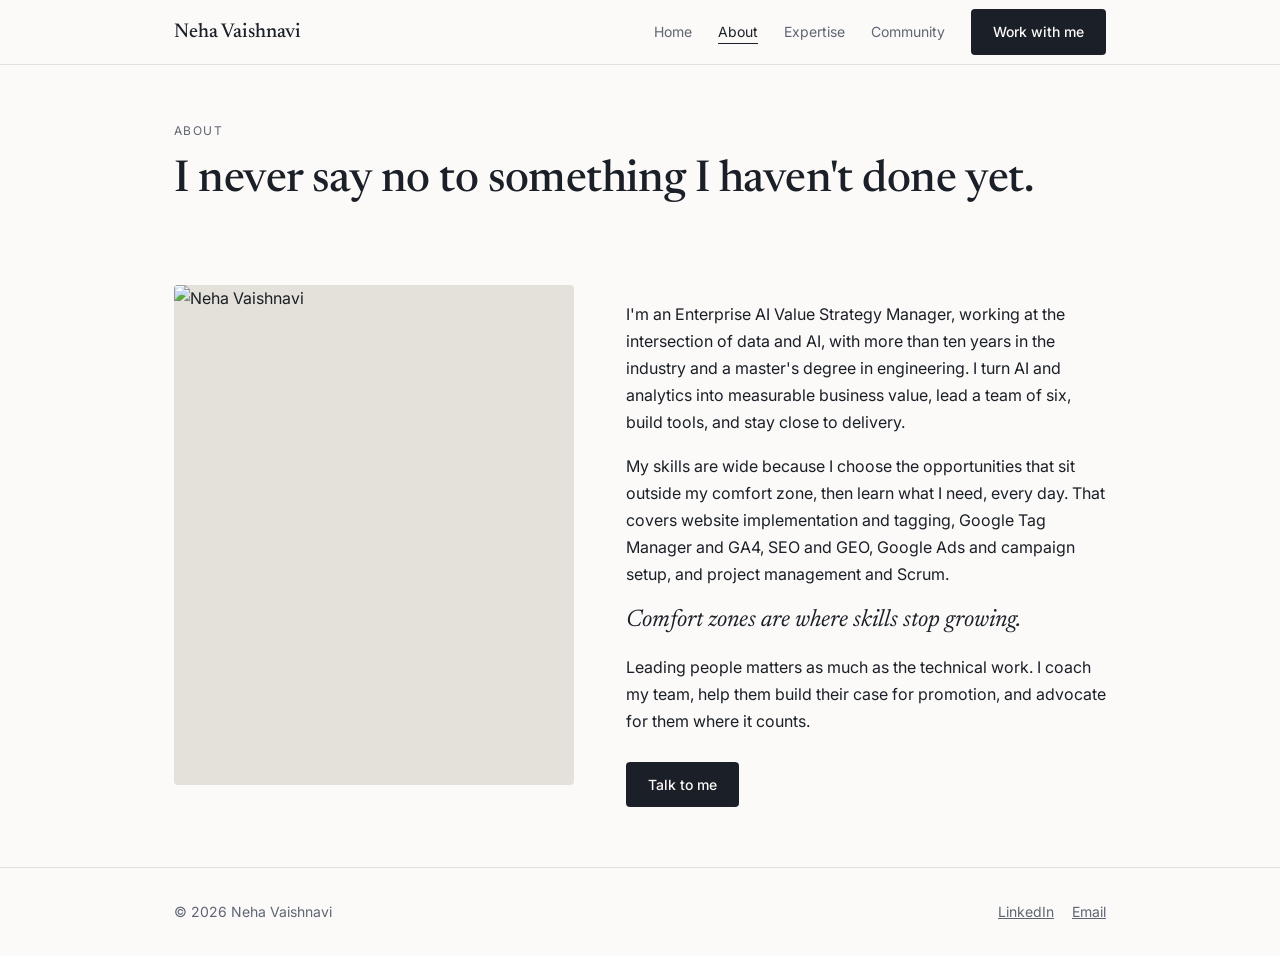
==== about.html @ 208f9975 "Add files via upload" ====
<!DOCTYPE html><html lang="en"><head><meta charset="utf-8"><meta name="viewport" content="width=device-width,initial-scale=1">
<title>About | Neha Vaishnavi</title><meta name="description" content="Neha Vaishnavi, Enterprise AI Value Strategy Manager. Data, AI, analytics and team leadership.">
<link href="https://fonts.googleapis.com/css2?family=Newsreader:ital,wght@0,400;0,500;1,400&family=Inter:wght@400;500&display=swap" rel="stylesheet">
<link rel="stylesheet" href="style.css"></head><body>
<header><div class="w"><a class="logo" href="index.html">Neha Vaishnavi</a><nav><a href="index.html">Home</a><a href="about.html" class=on>About</a><a href="expertise.html">Expertise</a><a href="community.html">Community</a><a class="btn" href="book.html" style="margin-left:26px;color:var(--bg)">Work with me</a></nav></div></header>

<div class="pg"><div class="w"><div class="eb">About</div><h1>I never say no to something I haven't done yet.</h1></div></div>
<section style="padding-top:30px"><div class="w two"><img class="pic" src="images/about.jpg" alt="Neha Vaishnavi">
<div><p>I'm an Enterprise AI Value Strategy Manager, working at the intersection of data and AI, with more than ten years in the industry and a master's degree in engineering. I turn AI and analytics into measurable business value, lead a team of six, build tools, and stay close to delivery.</p>
<p>My skills are wide because I choose the opportunities that sit outside my comfort zone, then learn what I need, every day. That covers website implementation and tagging, Google Tag Manager and GA4, SEO and GEO, Google Ads and campaign setup, and project management and Scrum.</p>
<q>Comfort zones are where skills stop growing.</q>
<p>Leading people matters as much as the technical work. I coach my team, help them build their case for promotion, and advocate for them where it counts.</p>
<div class="cta"><a class="btn" href="book.html">Talk to me</a></div></div></div></section>
<footer><div class="w"><span>© <script>document.write(new Date().getFullYear())</script> Neha Vaishnavi</span><span><a href="https://www.linkedin.com/in/YOUR-LINKEDIN">LinkedIn</a><a href="mailto:YOUR-EMAIL">Email</a></span></div></footer></body></html>
---- style.css ----
:root{--bg:#fbfaf8;--ink:#1b1f27;--muted:#5f6573;--line:#e4e1da;--acc:#24364f;--card:#fff}
@media(prefers-color-scheme:dark){:root{--bg:#14161a;--ink:#ecebe7;--muted:#a0a4ae;--line:#2a2d34;--acc:#a9bbd6;--card:#1b1e24}}
*{box-sizing:border-box}html{scroll-behavior:smooth}
body{margin:0;background:var(--bg);color:var(--ink);font:16px/1.7 Inter,system-ui,sans-serif}
h1,h2,h3{font-family:Newsreader,Georgia,serif;font-weight:500;line-height:1.2;margin:0 0 .6em;letter-spacing:-.01em}
h1{font-size:clamp(30px,4.4vw,44px)}h2{font-size:clamp(24px,3vw,30px)}h3{font-size:19px}
a{color:var(--acc)}
.w{max-width:980px;margin:0 auto;padding:0 24px}
header{border-bottom:1px solid var(--line);position:sticky;top:0;background:var(--bg);z-index:9}
header .w{display:flex;justify-content:space-between;align-items:center;height:64px}
.logo{font:500 20px Newsreader,serif;color:var(--ink);text-decoration:none}
nav a{color:var(--muted);text-decoration:none;margin-left:26px;font-size:14px}
nav a:hover,nav a.on{color:var(--ink)}nav a.on{border-bottom:1px solid var(--ink);padding-bottom:3px}
.btn{display:inline-block;background:var(--ink);color:var(--bg)!important;padding:11px 22px;border-radius:4px;font-size:14px;font-weight:500;text-decoration:none}
.btn.o{background:none;color:var(--ink)!important;border:1px solid var(--ink)}
.eb{font-size:12px;letter-spacing:.12em;text-transform:uppercase;color:var(--muted);margin-bottom:14px}
.hero{padding:72px 0 56px}.hero .w{display:grid;grid-template-columns:1.2fr 1fr;gap:56px;align-items:center}
.hero p{color:var(--muted);font-size:17px;max-width:32em}.cta{display:flex;gap:10px;margin-top:26px;flex-wrap:wrap}
.pic{width:100%;aspect-ratio:4/5;object-fit:cover;border-radius:4px;background:var(--line);display:block}
.stats{border-top:1px solid var(--line);border-bottom:1px solid var(--line)}
.stats .w{display:grid;grid-template-columns:repeat(3,1fr);padding-top:26px;padding-bottom:26px}
.stats b{font:500 30px Newsreader,serif;display:block}.stats span{color:var(--muted);font-size:13px}
section{padding:60px 0}.pg{padding:56px 0 20px}.pg p.lead{color:var(--muted);max-width:36em;font-size:17px}
.cols{display:grid;grid-template-columns:repeat(3,1fr);gap:20px}
.card{border:1px solid var(--line);background:var(--card);border-radius:4px;padding:24px}
.card p{color:var(--muted);font-size:15px;margin:0 0 12px}
.two{display:grid;grid-template-columns:1fr 1.2fr;gap:52px;align-items:start}
.rows div{display:grid;grid-template-columns:200px 1fr;gap:24px;padding:20px 0;border-top:1px solid var(--line)}
.rows h3{margin:0}.rows p{margin:0;color:var(--muted)}
.gal{display:grid;grid-template-columns:repeat(auto-fill,minmax(250px,1fr));gap:22px}
.gal img{width:100%;aspect-ratio:4/5;object-fit:cover;border-radius:4px;display:block;background:var(--line)}
.gal figcaption{font-size:13px;color:var(--muted);margin-top:8px}figure{margin:0}
.price{display:grid;grid-template-columns:1fr 1fr;gap:20px;max-width:640px}
.price b{font:500 38px Newsreader,serif;display:block;margin:6px 0}
.note{font-size:14px;color:var(--muted);margin-top:18px;max-width:40em}
q{display:block;font:italic 400 24px/1.4 Newsreader,serif;max-width:26em}q:before,q:after{content:""}
footer{border-top:1px solid var(--line);padding:32px 0;font-size:14px;color:var(--muted)}
footer .w{display:flex;justify-content:space-between;flex-wrap:wrap;gap:10px}footer a{color:var(--muted);margin-left:18px}
@media(max-width:800px){.hero .w,.two,.cols,.price{grid-template-columns:1fr}.hero .pic{max-width:340px}.rows div{grid-template-columns:1fr;gap:6px}nav a:not(.btn){display:none}nav .btn{margin-left:0}}
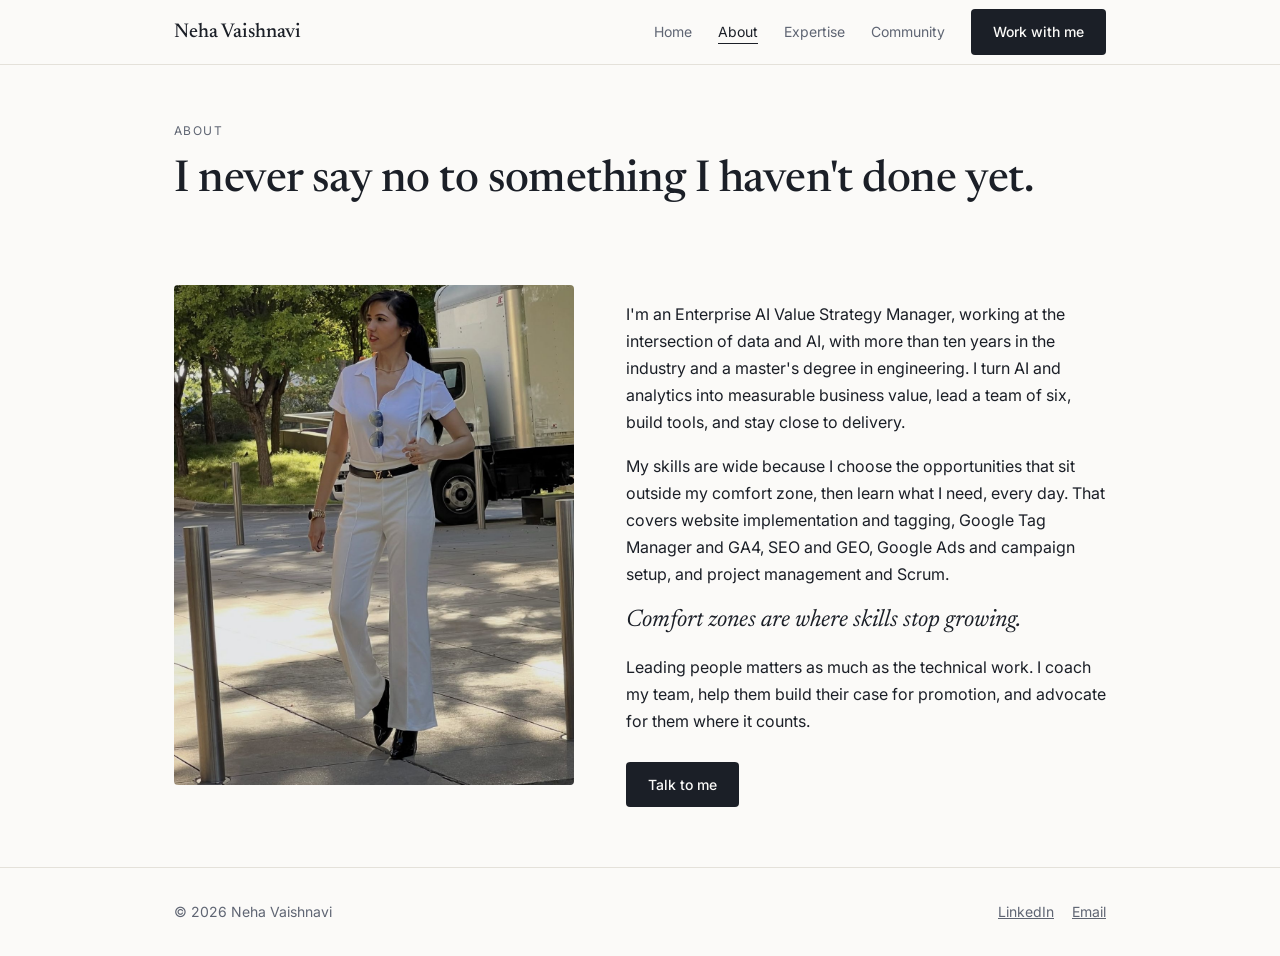
==== commit 12bc591e: "Add files via upload" ====
--- a/about.html
+++ b/about.html
@@ -5,7 +5,7 @@
 <header><div class="w"><a class="logo" href="index.html">Neha Vaishnavi</a><nav><a href="index.html">Home</a><a href="about.html" class=on>About</a><a href="expertise.html">Expertise</a><a href="community.html">Community</a><a class="btn" href="book.html" style="margin-left:26px;color:var(--bg)">Work with me</a></nav></div></header>
 
 <div class="pg"><div class="w"><div class="eb">About</div><h1>I never say no to something I haven't done yet.</h1></div></div>
-<section style="padding-top:30px"><div class="w two"><img class="pic" src="images/about.jpg" alt="Neha Vaishnavi">
+<section style="padding-top:30px"><div class="w two"><img class="pic" src="about.jpg" alt="Neha Vaishnavi">
 <div><p>I'm an Enterprise AI Value Strategy Manager, working at the intersection of data and AI, with more than ten years in the industry and a master's degree in engineering. I turn AI and analytics into measurable business value, lead a team of six, build tools, and stay close to delivery.</p>
 <p>My skills are wide because I choose the opportunities that sit outside my comfort zone, then learn what I need, every day. That covers website implementation and tagging, Google Tag Manager and GA4, SEO and GEO, Google Ads and campaign setup, and project management and Scrum.</p>
 <q>Comfort zones are where skills stop growing.</q>
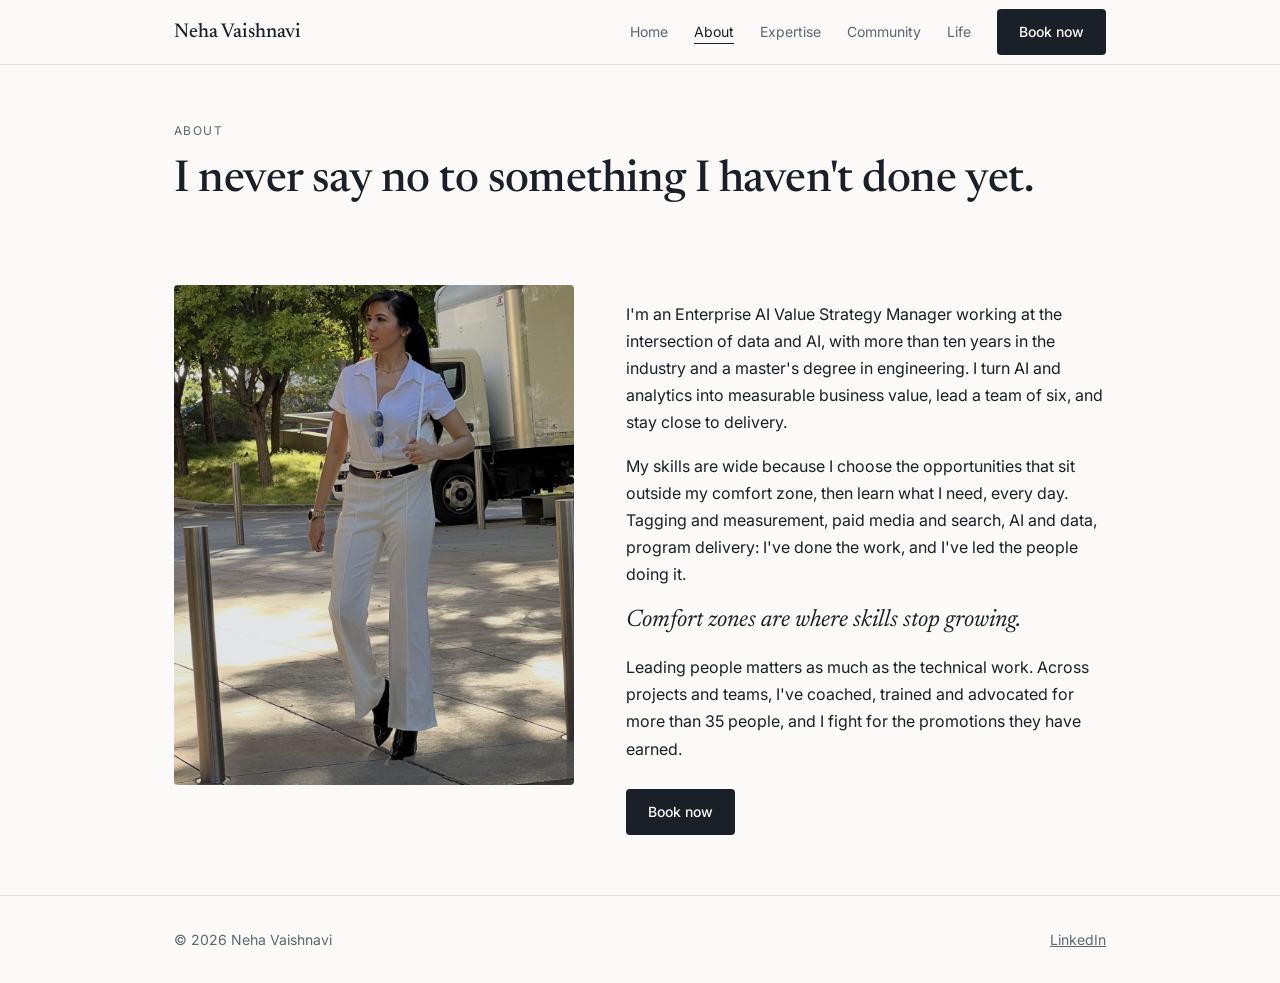
==== commit 9301ed0a: "Add files via upload" ====
--- a/about.html
+++ b/about.html
@@ -1,14 +1,14 @@
 <!DOCTYPE html><html lang="en"><head><meta charset="utf-8"><meta name="viewport" content="width=device-width,initial-scale=1">
-<title>About | Neha Vaishnavi</title><meta name="description" content="Neha Vaishnavi, Enterprise AI Value Strategy Manager. Data, AI, analytics and team leadership.">
+<title>About | Neha Vaishnavi</title><meta name="description" content="Neha Vaishnavi, Enterprise AI Value Strategy Manager. Data, AI, analytics, leadership and career coaching.">
 <link href="https://fonts.googleapis.com/css2?family=Newsreader:ital,wght@0,400;0,500;1,400&family=Inter:wght@400;500&display=swap" rel="stylesheet">
 <link rel="stylesheet" href="style.css"></head><body>
-<header><div class="w"><a class="logo" href="index.html">Neha Vaishnavi</a><nav><a href="index.html">Home</a><a href="about.html" class=on>About</a><a href="expertise.html">Expertise</a><a href="community.html">Community</a><a class="btn" href="book.html" style="margin-left:26px;color:var(--bg)">Work with me</a></nav></div></header>
+<header><div class="w"><a class="logo" href="index.html">Neha Vaishnavi</a><nav><a href="index.html">Home</a><a href="about.html" class=on>About</a><a href="expertise.html">Expertise</a><a href="community.html">Community</a><a href="life.html">Life</a><a class="btn" href="book.html" style="margin-left:26px;color:var(--bg)">Book now</a></nav></div></header>
 
 <div class="pg"><div class="w"><div class="eb">About</div><h1>I never say no to something I haven't done yet.</h1></div></div>
 <section style="padding-top:30px"><div class="w two"><img class="pic" src="about.jpg" alt="Neha Vaishnavi">
-<div><p>I'm an Enterprise AI Value Strategy Manager, working at the intersection of data and AI, with more than ten years in the industry and a master's degree in engineering. I turn AI and analytics into measurable business value, lead a team of six, build tools, and stay close to delivery.</p>
-<p>My skills are wide because I choose the opportunities that sit outside my comfort zone, then learn what I need, every day. That covers website implementation and tagging, Google Tag Manager and GA4, SEO and GEO, Google Ads and campaign setup, and project management and Scrum.</p>
+<div><p>I'm an Enterprise AI Value Strategy Manager working at the intersection of data and AI, with more than ten years in the industry and a master's degree in engineering. I turn AI and analytics into measurable business value, lead a team of six, and stay close to delivery.</p>
+<p>My skills are wide because I choose the opportunities that sit outside my comfort zone, then learn what I need, every day. Tagging and measurement, paid media and search, AI and data, program delivery: I've done the work, and I've led the people doing it.</p>
 <q>Comfort zones are where skills stop growing.</q>
-<p>Leading people matters as much as the technical work. I coach my team, help them build their case for promotion, and advocate for them where it counts.</p>
-<div class="cta"><a class="btn" href="book.html">Talk to me</a></div></div></div></section>
-<footer><div class="w"><span>© <script>document.write(new Date().getFullYear())</script> Neha Vaishnavi</span><span><a href="https://www.linkedin.com/in/YOUR-LINKEDIN">LinkedIn</a><a href="mailto:YOUR-EMAIL">Email</a></span></div></footer></body></html>+<p>Leading people matters as much as the technical work. Across projects and teams, I've coached, trained and advocated for more than 35 people, and I fight for the promotions they have earned.</p>
+<div class="cta"><a class="btn" href="book.html">Book now</a></div></div></div></section>
+<footer><div class="w"><span>© <script>document.write(new Date().getFullYear())</script> Neha Vaishnavi</span><span><a href="https://www.linkedin.com/in/nehavaishnavi">LinkedIn</a></span></div></footer></body></html>
--- a/style.css
+++ b/style.css
@@ -37,3 +37,7 @@
 footer{border-top:1px solid var(--line);padding:32px 0;font-size:14px;color:var(--muted)}
 footer .w{display:flex;justify-content:space-between;flex-wrap:wrap;gap:10px}footer a{color:var(--muted);margin-left:18px}
 @media(max-width:800px){.hero .w,.two,.cols,.price{grid-template-columns:1fr}.hero .pic{max-width:340px}.rows div{grid-template-columns:1fr;gap:6px}nav a:not(.btn){display:none}nav .btn{margin-left:0}}
+.chips{display:flex;flex-wrap:wrap;gap:8px;margin:18px 0}.chips span{border:1px solid var(--line);background:var(--card);border-radius:999px;padding:6px 14px;font-size:14px;color:var(--muted)}
+.rows div.l{grid-template-columns:200px 1fr}.rows p+p{margin-top:6px}
+.two.r{grid-template-columns:1.2fr 1fr}
+@media(max-width:800px){.two.r{grid-template-columns:1fr}}
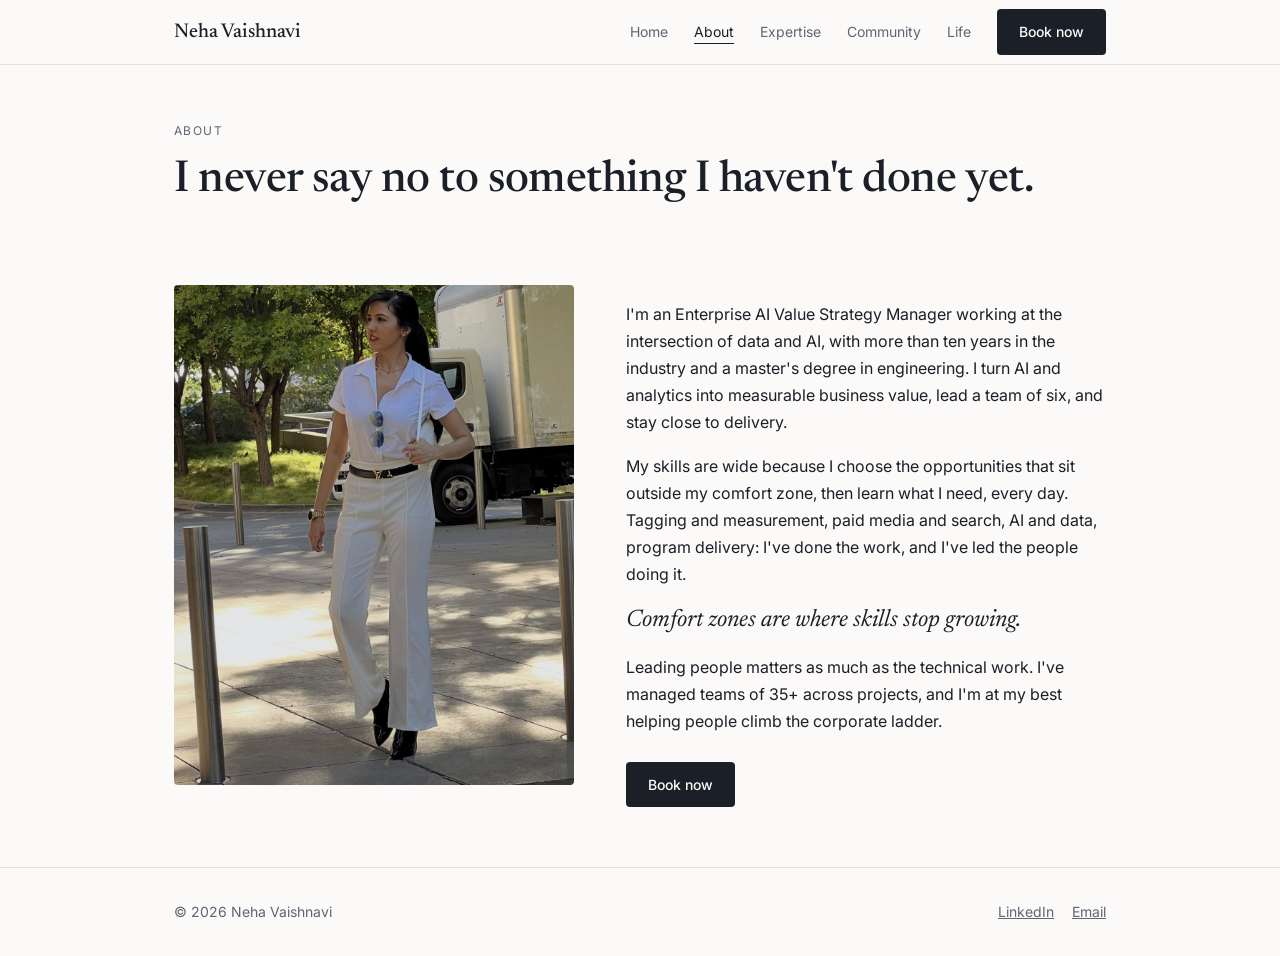
==== commit 3353610a: "Add files via upload" ====
--- a/about.html
+++ b/about.html
@@ -1,5 +1,5 @@
 <!DOCTYPE html><html lang="en"><head><meta charset="utf-8"><meta name="viewport" content="width=device-width,initial-scale=1">
-<title>About | Neha Vaishnavi</title><meta name="description" content="Neha Vaishnavi, Enterprise AI Value Strategy Manager. Data, AI, analytics, leadership and career coaching.">
+<title>About | Neha Vaishnavi</title><meta name="description" content="Neha Vaishnavi, Enterprise AI Value Strategy Manager. Data, AI, analytics, leadership and career advice.">
 <link href="https://fonts.googleapis.com/css2?family=Newsreader:ital,wght@0,400;0,500;1,400&family=Inter:wght@400;500&display=swap" rel="stylesheet">
 <link rel="stylesheet" href="style.css"></head><body>
 <header><div class="w"><a class="logo" href="index.html">Neha Vaishnavi</a><nav><a href="index.html">Home</a><a href="about.html" class=on>About</a><a href="expertise.html">Expertise</a><a href="community.html">Community</a><a href="life.html">Life</a><a class="btn" href="book.html" style="margin-left:26px;color:var(--bg)">Book now</a></nav></div></header>
@@ -9,6 +9,6 @@
 <div><p>I'm an Enterprise AI Value Strategy Manager working at the intersection of data and AI, with more than ten years in the industry and a master's degree in engineering. I turn AI and analytics into measurable business value, lead a team of six, and stay close to delivery.</p>
 <p>My skills are wide because I choose the opportunities that sit outside my comfort zone, then learn what I need, every day. Tagging and measurement, paid media and search, AI and data, program delivery: I've done the work, and I've led the people doing it.</p>
 <q>Comfort zones are where skills stop growing.</q>
-<p>Leading people matters as much as the technical work. Across projects and teams, I've coached, trained and advocated for more than 35 people, and I fight for the promotions they have earned.</p>
+<p>Leading people matters as much as the technical work. I've managed teams of 35+ across projects, and I'm at my best helping people climb the corporate ladder.</p>
 <div class="cta"><a class="btn" href="book.html">Book now</a></div></div></div></section>
-<footer><div class="w"><span>© <script>document.write(new Date().getFullYear())</script> Neha Vaishnavi</span><span><a href="https://www.linkedin.com/in/nehavaishnavi">LinkedIn</a></span></div></footer></body></html>+<footer><div class="w"><span>© <script>document.write(new Date().getFullYear())</script> Neha Vaishnavi</span><span><a href="https://www.linkedin.com/in/nehavaishnavi/" target="_blank" rel="noopener">LinkedIn</a><a href="mailto:nehavaishnavisr@gmail.com">Email</a></span></div></footer></body></html>
--- a/style.css
+++ b/style.css
@@ -41,3 +41,7 @@
 .rows div.l{grid-template-columns:200px 1fr}.rows p+p{margin-top:6px}
 .two.r{grid-template-columns:1.2fr 1fr}
 @media(max-width:800px){.two.r{grid-template-columns:1fr}}
+.pg p.lead,.note{max-width:none}
+.gal{grid-template-columns:repeat(auto-fit,minmax(280px,1fr))}
+.top{display:grid;grid-template-columns:1fr 320px;gap:52px;align-items:center}
+@media(max-width:800px){.top{grid-template-columns:1fr}.top .pic{max-width:320px}}
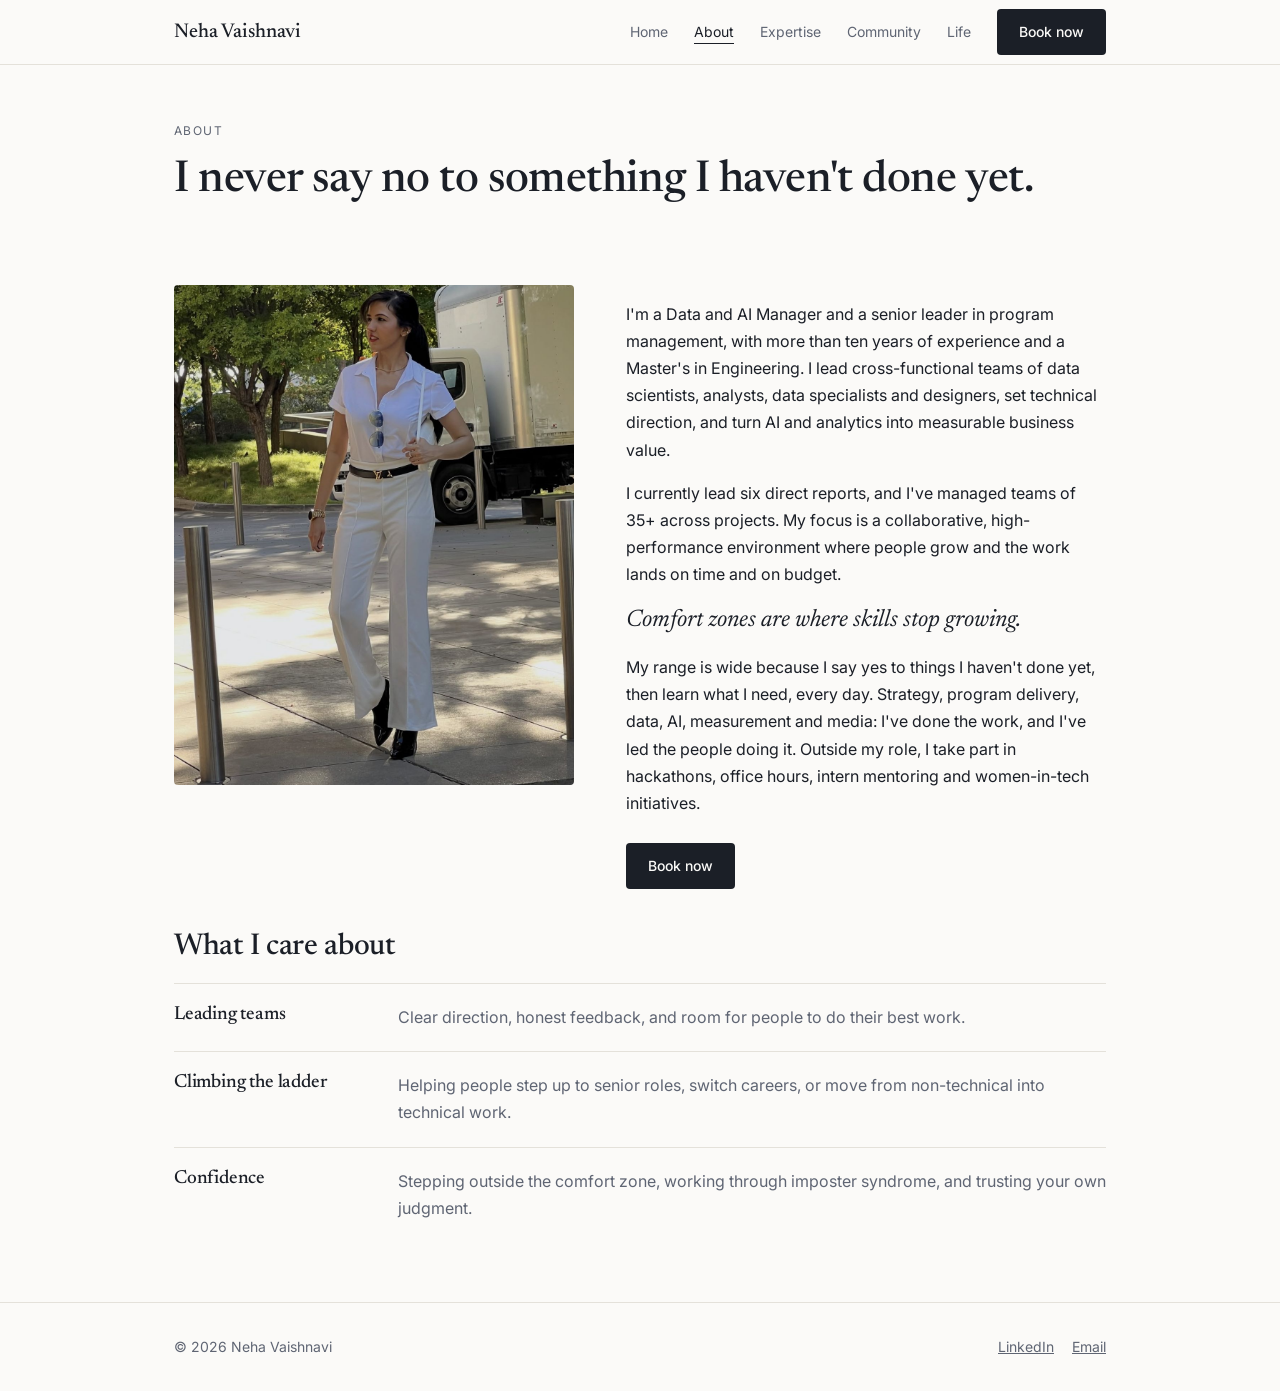
==== commit bf75002b: "Add files via upload" ====
--- a/about.html
+++ b/about.html
@@ -1,14 +1,18 @@
 <!DOCTYPE html><html lang="en"><head><meta charset="utf-8"><meta name="viewport" content="width=device-width,initial-scale=1">
-<title>About | Neha Vaishnavi</title><meta name="description" content="Neha Vaishnavi, Enterprise AI Value Strategy Manager. Data, AI, analytics, leadership and career advice.">
+<title>About | Neha Vaishnavi</title><meta name="description" content="Neha Vaishnavi, Data and AI Manager. Senior leader in program management and data strategy. Career advice, confidence and growth.">
 <link href="https://fonts.googleapis.com/css2?family=Newsreader:ital,wght@0,400;0,500;1,400&family=Inter:wght@400;500&display=swap" rel="stylesheet">
 <link rel="stylesheet" href="style.css"></head><body>
 <header><div class="w"><a class="logo" href="index.html">Neha Vaishnavi</a><nav><a href="index.html">Home</a><a href="about.html" class=on>About</a><a href="expertise.html">Expertise</a><a href="community.html">Community</a><a href="life.html">Life</a><a class="btn" href="book.html" style="margin-left:26px;color:var(--bg)">Book now</a></nav></div></header>
 
 <div class="pg"><div class="w"><div class="eb">About</div><h1>I never say no to something I haven't done yet.</h1></div></div>
-<section style="padding-top:30px"><div class="w two"><img class="pic" src="about.jpg" alt="Neha Vaishnavi">
-<div><p>I'm an Enterprise AI Value Strategy Manager working at the intersection of data and AI, with more than ten years in the industry and a master's degree in engineering. I turn AI and analytics into measurable business value, lead a team of six, and stay close to delivery.</p>
-<p>My skills are wide because I choose the opportunities that sit outside my comfort zone, then learn what I need, every day. Tagging and measurement, paid media and search, AI and data, program delivery: I've done the work, and I've led the people doing it.</p>
+<section style="padding-top:30px;padding-bottom:30px"><div class="w two"><img class="pic" src="about.jpg" alt="Neha Vaishnavi">
+<div><p>I'm a Data and AI Manager and a senior leader in program management, with more than ten years of experience and a Master's in Engineering. I lead cross-functional teams of data scientists, analysts, data specialists and designers, set technical direction, and turn AI and analytics into measurable business value.</p>
+<p>I currently lead six direct reports, and I've managed teams of 35+ across projects. My focus is a collaborative, high-performance environment where people grow and the work lands on time and on budget.</p>
 <q>Comfort zones are where skills stop growing.</q>
-<p>Leading people matters as much as the technical work. I've managed teams of 35+ across projects, and I'm at my best helping people climb the corporate ladder.</p>
+<p>My range is wide because I say yes to things I haven't done yet, then learn what I need, every day. Strategy, program delivery, data, AI, measurement and media: I've done the work, and I've led the people doing it. Outside my role, I take part in hackathons, office hours, intern mentoring and women-in-tech initiatives.</p>
 <div class="cta"><a class="btn" href="book.html">Book now</a></div></div></div></section>
+<section style="padding-top:10px"><div class="w"><h2>What I care about</h2><div class="rows">
+<div><h3>Leading teams</h3><p>Clear direction, honest feedback, and room for people to do their best work.</p></div>
+<div><h3>Climbing the ladder</h3><p>Helping people step up to senior roles, switch careers, or move from non-technical into technical work.</p></div>
+<div><h3>Confidence</h3><p>Stepping outside the comfort zone, working through imposter syndrome, and trusting your own judgment.</p></div></div></div></section>
 <footer><div class="w"><span>© <script>document.write(new Date().getFullYear())</script> Neha Vaishnavi</span><span><a href="https://www.linkedin.com/in/nehavaishnavi/" target="_blank" rel="noopener">LinkedIn</a><a href="mailto:nehavaishnavisr@gmail.com">Email</a></span></div></footer></body></html>
--- a/style.css
+++ b/style.css
@@ -45,3 +45,7 @@
 .gal{grid-template-columns:repeat(auto-fit,minmax(280px,1fr))}
 .top{display:grid;grid-template-columns:1fr 320px;gap:52px;align-items:center}
 @media(max-width:800px){.top{grid-template-columns:1fr}.top .pic{max-width:320px}}
+.top{grid-template-columns:1fr 340px;gap:44px;align-items:start}
+.top .pg-pic{aspect-ratio:1/1;object-position:center 22%}
+.top .chips{margin:16px 0 20px}.top h1{margin-bottom:.4em}
+.rows p{max-width:none}
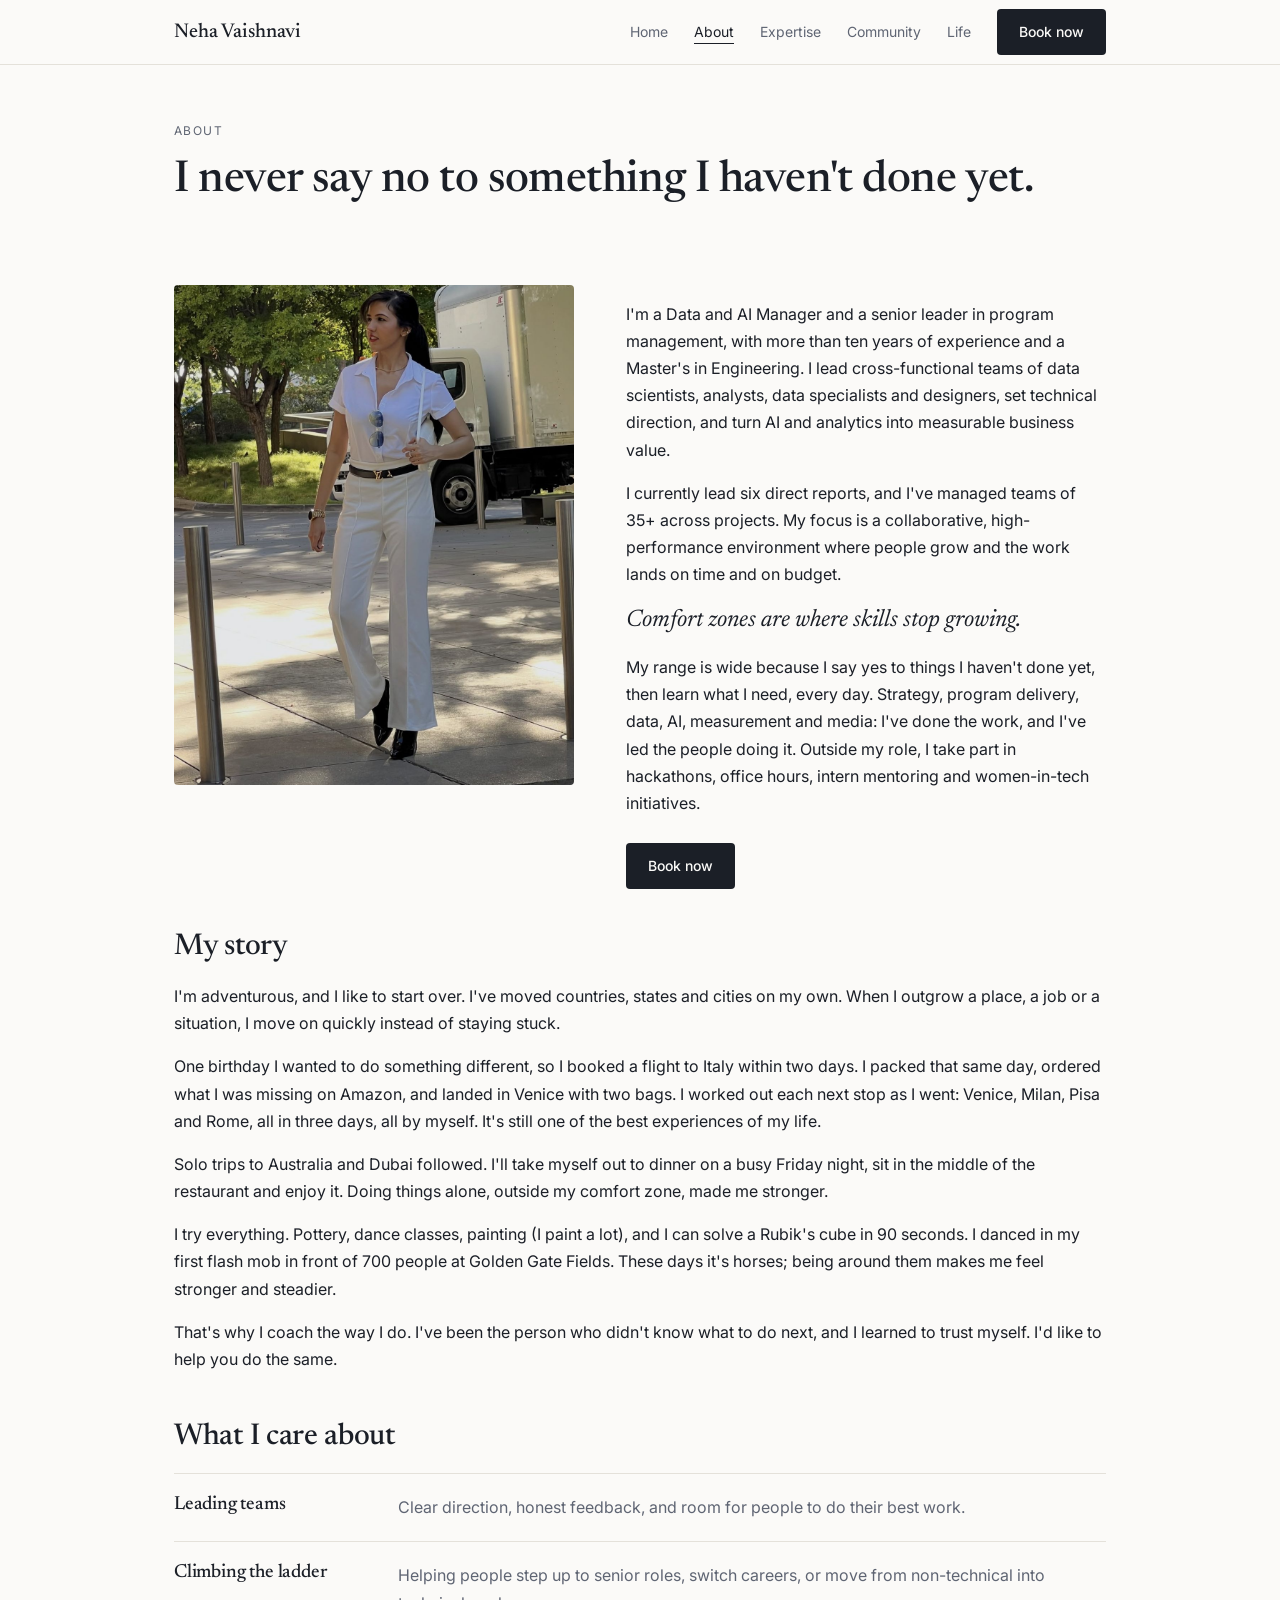
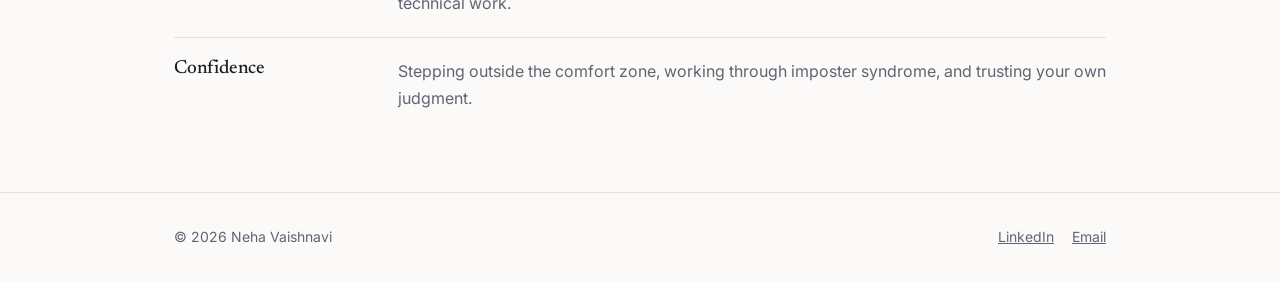
==== commit a818a8a9: "Add files via upload" ====
--- a/about.html
+++ b/about.html
@@ -1,4 +1,12 @@
-<!DOCTYPE html><html lang="en"><head><meta charset="utf-8"><meta name="viewport" content="width=device-width,initial-scale=1">
+<!DOCTYPE html><html lang="en"><head>
+<!-- Google tag (gtag.js) -->
+<script async src="https://www.googletagmanager.com/gtag/js?id=G-RD44J4SJ85"></script>
+<script>
+  window.dataLayer = window.dataLayer || [];
+  function gtag(){dataLayer.push(arguments);}
+  gtag('js', new Date());
+  gtag('config', 'G-RD44J4SJ85');
+</script><meta charset="utf-8"><meta name="viewport" content="width=device-width,initial-scale=1">
 <title>About | Neha Vaishnavi</title><meta name="description" content="Neha Vaishnavi, Data and AI Manager. Senior leader in program management and data strategy. Career advice, confidence and growth.">
 <link href="https://fonts.googleapis.com/css2?family=Newsreader:ital,wght@0,400;0,500;1,400&family=Inter:wght@400;500&display=swap" rel="stylesheet">
 <link rel="stylesheet" href="style.css"></head><body>
@@ -11,6 +19,12 @@
 <q>Comfort zones are where skills stop growing.</q>
 <p>My range is wide because I say yes to things I haven't done yet, then learn what I need, every day. Strategy, program delivery, data, AI, measurement and media: I've done the work, and I've led the people doing it. Outside my role, I take part in hackathons, office hours, intern mentoring and women-in-tech initiatives.</p>
 <div class="cta"><a class="btn" href="book.html">Book now</a></div></div></div></section>
+<section style="padding-top:10px;padding-bottom:20px"><div class="w story"><h2>My story</h2>
+<p>I'm adventurous, and I like to start over. I've moved countries, states and cities on my own. When I outgrow a place, a job or a situation, I move on quickly instead of staying stuck.</p>
+<p>One birthday I wanted to do something different, so I booked a flight to Italy within two days. I packed that same day, ordered what I was missing on Amazon, and landed in Venice with two bags. I worked out each next stop as I went: Venice, Milan, Pisa and Rome, all in three days, all by myself. It's still one of the best experiences of my life.</p>
+<p>Solo trips to Australia and Dubai followed. I'll take myself out to dinner on a busy Friday night, sit in the middle of the restaurant and enjoy it. Doing things alone, outside my comfort zone, made me stronger.</p>
+<p>I try everything. Pottery, dance classes, painting (I paint a lot), and I can solve a Rubik's cube in 90 seconds. I danced in my first flash mob in front of 700 people at Golden Gate Fields. These days it's horses; being around them makes me feel stronger and steadier.</p>
+<p>That's why I coach the way I do. I've been the person who didn't know what to do next, and I learned to trust myself. I'd like to help you do the same.</p></div></section>
 <section style="padding-top:10px"><div class="w"><h2>What I care about</h2><div class="rows">
 <div><h3>Leading teams</h3><p>Clear direction, honest feedback, and room for people to do their best work.</p></div>
 <div><h3>Climbing the ladder</h3><p>Helping people step up to senior roles, switch careers, or move from non-technical into technical work.</p></div>
--- a/style.css
+++ b/style.css
@@ -46,6 +46,12 @@
 .top{display:grid;grid-template-columns:1fr 320px;gap:52px;align-items:center}
 @media(max-width:800px){.top{grid-template-columns:1fr}.top .pic{max-width:320px}}
 .top{grid-template-columns:1fr 340px;gap:44px;align-items:start}
-.top .pg-pic{aspect-ratio:1/1;object-position:center 22%}
+
 .top .chips{margin:16px 0 20px}.top h1{margin-bottom:.4em}
 .rows p{max-width:none}
+
+.hero p.big{font:italic 400 30px/1.25 Newsreader,serif;color:var(--ink);margin-bottom:16px}
+.qt{padding:44px 0;text-align:center}.qt p{font:italic 400 26px/1.35 Newsreader,serif;max-width:30em;margin:0 auto;color:var(--ink)}
+.gal figcaption{font-size:14px;line-height:1.45;margin-top:10px}.gal figcaption b{display:block;font:500 19px Newsreader,serif;color:var(--ink);margin-bottom:3px}
+.top{align-items:start}
+.top .pg-pic{aspect-ratio:auto;height:auto;object-fit:contain;object-position:top}
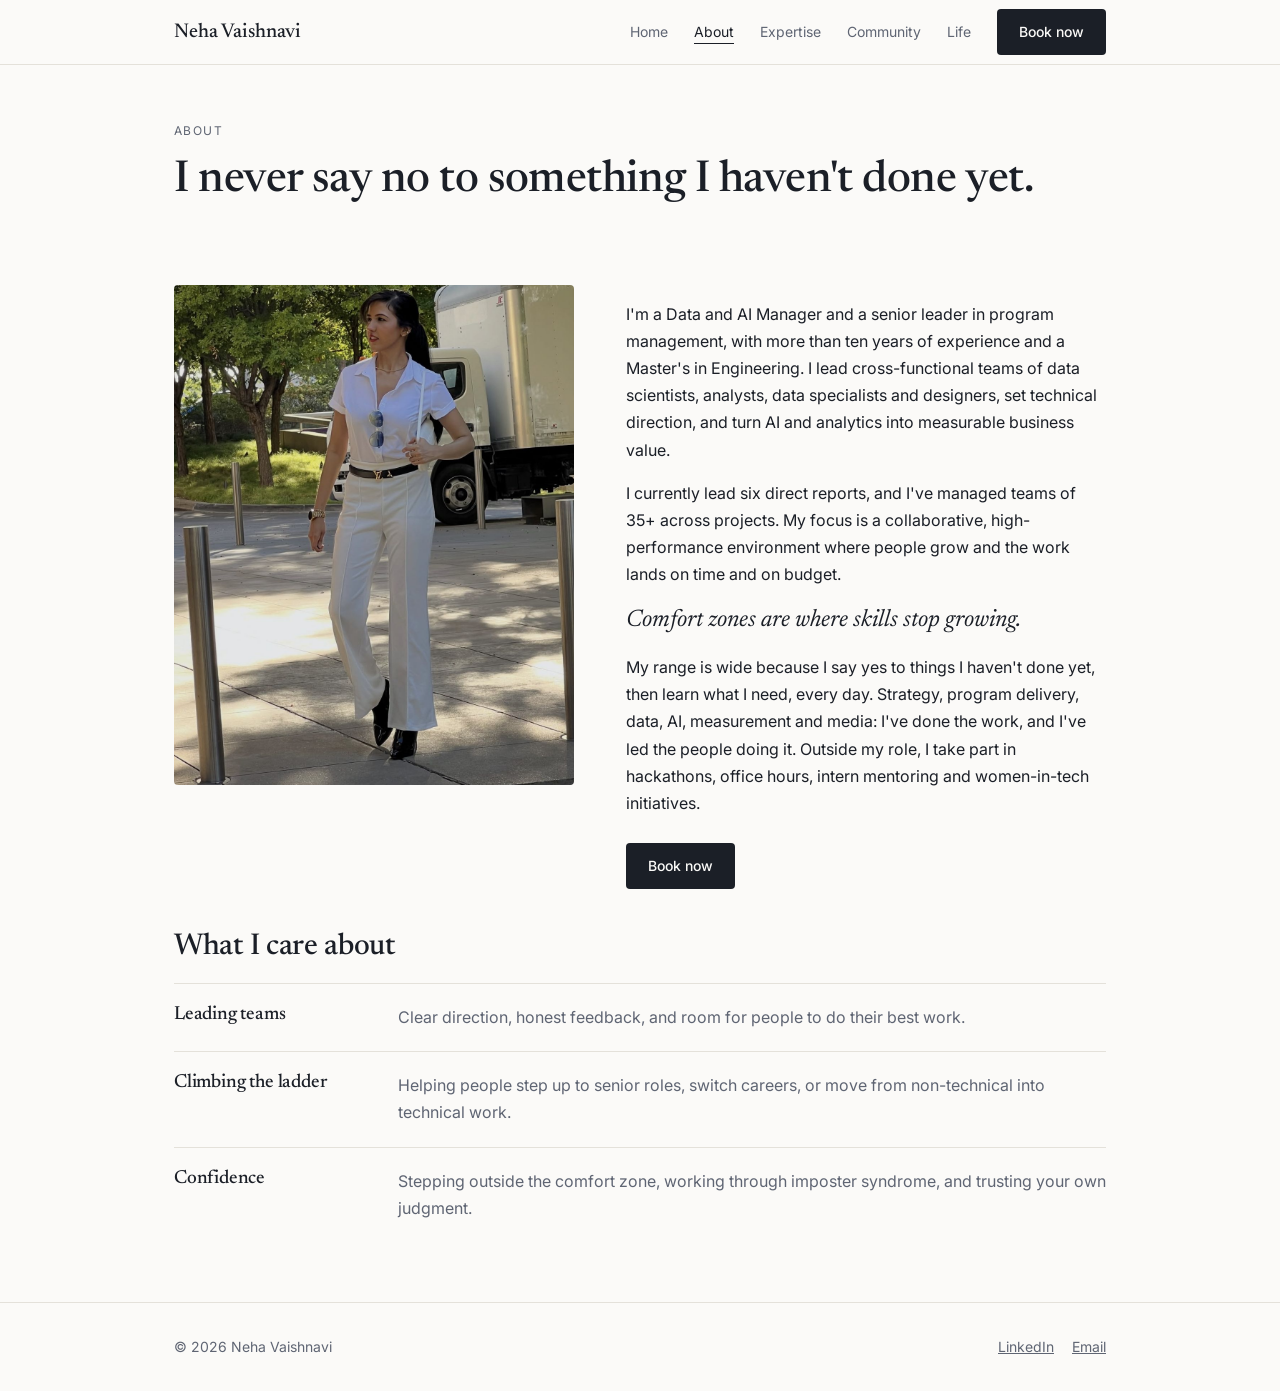
==== commit 416fd2f9: "Add files via upload" ====
--- a/about.html
+++ b/about.html
@@ -19,12 +19,6 @@
 <q>Comfort zones are where skills stop growing.</q>
 <p>My range is wide because I say yes to things I haven't done yet, then learn what I need, every day. Strategy, program delivery, data, AI, measurement and media: I've done the work, and I've led the people doing it. Outside my role, I take part in hackathons, office hours, intern mentoring and women-in-tech initiatives.</p>
 <div class="cta"><a class="btn" href="book.html">Book now</a></div></div></div></section>
-<section style="padding-top:10px;padding-bottom:20px"><div class="w story"><h2>My story</h2>
-<p>I'm adventurous, and I like to start over. I've moved countries, states and cities on my own. When I outgrow a place, a job or a situation, I move on quickly instead of staying stuck.</p>
-<p>One birthday I wanted to do something different, so I booked a flight to Italy within two days. I packed that same day, ordered what I was missing on Amazon, and landed in Venice with two bags. I worked out each next stop as I went: Venice, Milan, Pisa and Rome, all in three days, all by myself. It's still one of the best experiences of my life.</p>
-<p>Solo trips to Australia and Dubai followed. I'll take myself out to dinner on a busy Friday night, sit in the middle of the restaurant and enjoy it. Doing things alone, outside my comfort zone, made me stronger.</p>
-<p>I try everything. Pottery, dance classes, painting (I paint a lot), and I can solve a Rubik's cube in 90 seconds. I danced in my first flash mob in front of 700 people at Golden Gate Fields. These days it's horses; being around them makes me feel stronger and steadier.</p>
-<p>That's why I coach the way I do. I've been the person who didn't know what to do next, and I learned to trust myself. I'd like to help you do the same.</p></div></section>
 <section style="padding-top:10px"><div class="w"><h2>What I care about</h2><div class="rows">
 <div><h3>Leading teams</h3><p>Clear direction, honest feedback, and room for people to do their best work.</p></div>
 <div><h3>Climbing the ladder</h3><p>Helping people step up to senior roles, switch careers, or move from non-technical into technical work.</p></div>
--- a/style.css
+++ b/style.css
@@ -55,3 +55,11 @@
 .gal figcaption{font-size:14px;line-height:1.45;margin-top:10px}.gal figcaption b{display:block;font:500 19px Newsreader,serif;color:var(--ink);margin-bottom:3px}
 .top{align-items:start}
 .top .pg-pic{aspect-ratio:auto;height:auto;object-fit:contain;object-position:top}
+
+.qt{padding:36px 0 30px}.qt p{margin-bottom:20px}
+.story>*{max-width:44em}.story p{margin:0 0 14px}.story h2{margin-bottom:16px}
+
+.hero{padding:36px 0 40px}
+.lf{padding:34px 0 0}.lf h1{margin-bottom:.25em}.lf p.lead{margin-bottom:14px}
+.sto div{padding:11px 0;gap:24px;grid-template-columns:210px 1fr}.sto h3{font-size:17px}.sto p{font-size:15px;line-height:1.5;max-width:none}
+@media(max-width:800px){.sto div{grid-template-columns:1fr;gap:4px}}
